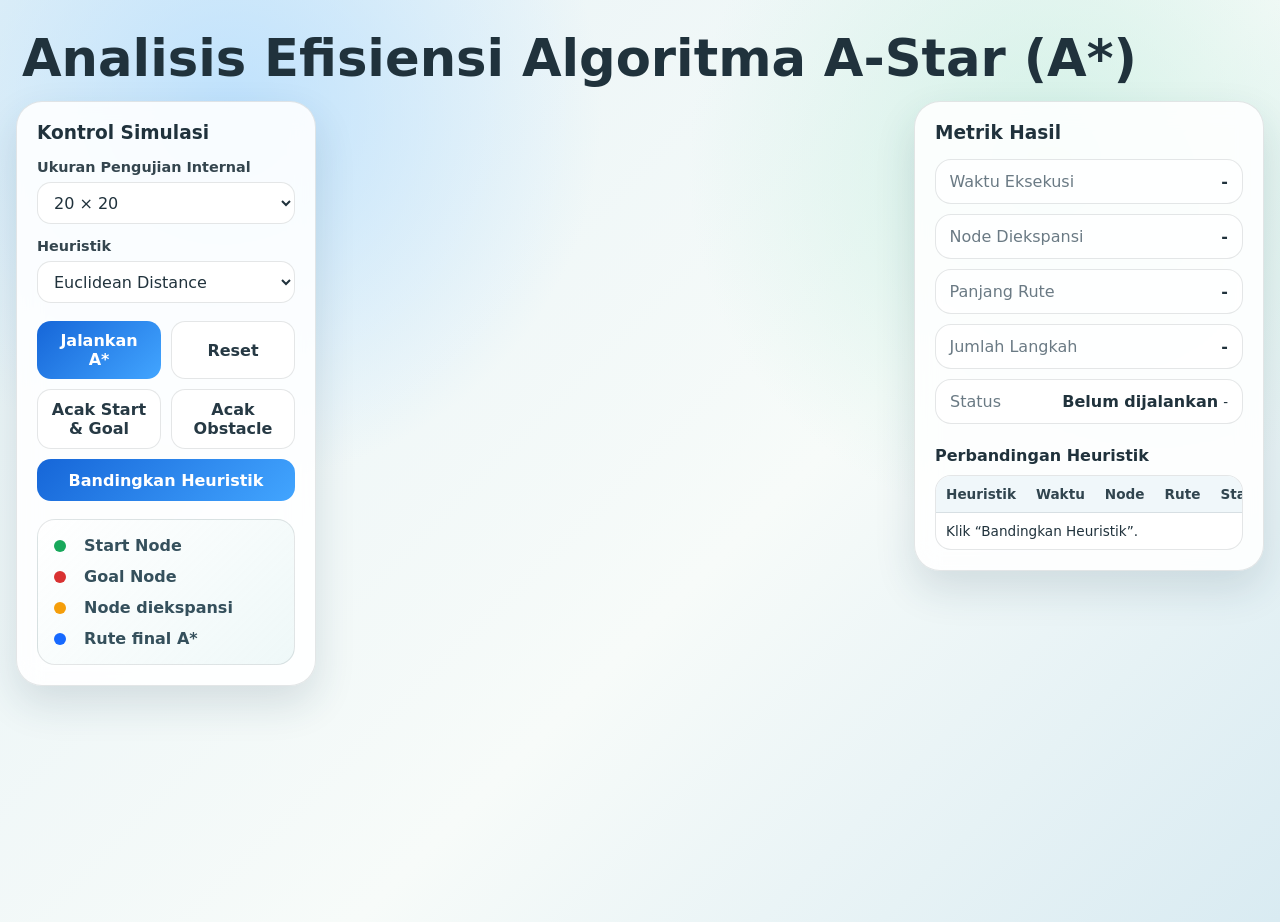
==== simulasi.html @ 86b2e568 "chore: inisialisasi struktur file dan UI dasar proyek" ====
<!DOCTYPE html>
<html lang="id">
<head>
  <meta charset="UTF-8" />
  <meta name="viewport" content="width=device-width, initial-scale=1.0" />
  <title>Simulasi A* Governors Island</title>
  <link rel="stylesheet" href="style.css" />
</head>
<body>
  <header class="hero hero-simple">
    <div>
      <h1>Analisis Efisiensi Algoritma A-Star (A*)</h1>
    </div>
  </header>

  <main class="layout">
    <section class="panel controls">
      <h2>Kontrol Simulasi</h2>

      <label for="gridSize">Ukuran Pengujian Internal</label>
      <select id="gridSize">
        <option value="10">10 × 10</option>
        <option value="20" selected>20 × 20</option>
        <option value="30">30 × 30</option>
      </select>

      <label for="heuristic">Heuristik</label>
      <select id="heuristic">
        <option value="manhattan">Manhattan Distance</option>
        <option value="chebyshev">Chebyshev Distance</option>
        <option value="euclidean" selected>Euclidean Distance</option>
      </select>

      <div class="button-grid">
        <button id="runBtn" class="primary">Jalankan A*</button>
        <button id="resetBtn">Reset</button>
        <button id="randomNodeBtn">Acak Start & Goal</button>
        <button id="randomObstacleBtn">Acak Obstacle</button>
        <button id="compareBtn" class="wide">Bandingkan Heuristik</button>
      </div>

      <div class="legend-box">
        <div class="legend-item">
          <span class="dot start"></span>
          <span>Start Node</span>
        </div>
        <div class="legend-item">
          <span class="dot goal"></span>
          <span>Goal Node</span>
        </div>
        <div class="legend-item">
          <span class="dot visited"></span>
          <span>Node diekspansi</span>
        </div>
        <div class="legend-item">
          <span class="dot route"></span>
          <span>Rute final A*</span>
        </div>
      </div>
    </section>

    <section class="map-shell clean-map">
      <canvas id="mapCanvas" aria-label="Peta simulasi A-Star"></canvas>
    </section>

    <section class="panel metrics">
      <h2>Metrik Hasil</h2>

      <div class="metric-list">
        <div class="metric">
          <span>Waktu Eksekusi</span>
          <strong id="timeMetric">-</strong>
        </div>

        <div class="metric">
          <span>Node Diekspansi</span>
          <strong id="expandedMetric">-</strong>
        </div>

        <div class="metric">
          <span>Panjang Rute</span>
          <strong id="distanceMetric">-</strong>
        </div>

        <div class="metric">
          <span>Jumlah Langkah</span>
          <strong id="stepsMetric">-</strong>
        </div>

        <div class="metric metric-status">
          <span>Status</span>
          <div class="status-wrap">
            <strong id="statusMetric">Belum dijalankan</strong>
            <small id="reasonMetric" class="reason-text">-</small>
          </div>
        </div>
      </div>

      <h3>Perbandingan Heuristik</h3>
      <div class="table-wrap">
        <table>
          <thead>
            <tr>
              <th>Heuristik</th>
              <th>Waktu</th>
              <th>Node</th>
              <th>Rute</th>
              <th>Status</th>
            </tr>
          </thead>
          <tbody id="compareBody">
            <tr><td colspan="5">Klik “Bandingkan Heuristik”.</td></tr>
          </tbody>
        </table>
      </div>
    </section>
  </main>

  <script src="graph.js"></script>
  <script src="astar.js"></script>
  <script src="map.js"></script>
  <script src="app.js"></script>
</body>
</html>
---- style.css ----
:root {
  --bg: #eef6f8;
  --panel: rgba(255, 255, 255, 0.88);
  --panel-solid: #ffffff;
  --text: #20323c;
  --muted: #6a7a84;
  --primary: #1666d8;
  --primary-dark: #0b4dad;
  --border: rgba(32, 50, 60, 0.12);
  --shadow: 0 18px 40px rgba(28, 64, 84, 0.14);
}

* {
  box-sizing: border-box;
}

body {
  margin: 0;
  min-height: 100vh;
  font-family: Inter, system-ui, -apple-system, BlinkMacSystemFont, "Segoe UI", sans-serif;
  background:
    radial-gradient(circle at 18% 12%, rgba(176, 219, 255, 0.75), transparent 28%),
    radial-gradient(circle at 82% 18%, rgba(196, 237, 223, 0.72), transparent 28%),
    linear-gradient(135deg, #e6f2f6 0%, #f7fbf9 58%, #d9ebf2 100%);
  color: var(--text);
}

.hero {
  width: min(1440px, calc(100% - 32px));
  margin: 22px auto 16px;
  padding: 10px 6px 0;
  display: flex;
  justify-content: flex-start;
  gap: 20px;
  align-items: center;
  border: 0;
  border-radius: 0;
  background: transparent;
  backdrop-filter: none;
  box-shadow: none;
}

.hero-simple h1 {
  margin: 0;
  font-size: clamp(2rem, 4vw, 3.2rem);
  line-height: 1.04;
}

.eyebrow {
  margin: 0 0 8px;
  color: var(--primary-dark);
  font-weight: 800;
  letter-spacing: 0.08em;
  text-transform: uppercase;
  font-size: 0.78rem;
}

h1, h2, h3, p {
  margin-top: 0;
}

h1 {
  margin-bottom: 10px;
  font-size: clamp(1.8rem, 3.4vw, 3.2rem);
  line-height: 1.05;
  max-width: none;
  white-space: nowrap;
}

.legend-box {
  margin-top: 18px;
  padding: 16px;
  border-radius: 18px;
  background: linear-gradient(135deg, rgba(255,255,255,0.78), rgba(238,248,248,0.96));
  border: 1px solid var(--border);
  display: grid;
  gap: 12px;
}

.legend-item {
  display: flex;
  align-items: center;
  gap: 10px;
  font-weight: 700;
  color: #35505c;
}

.dot {
  width: 12px;
  height: 12px;
  display: inline-block;
  border-radius: 50%;
  margin-right: 8px;
  vertical-align: -1px;
}

.dot.start { background: #18a85b; }
.dot.goal { background: #d93232; }
.dot.visited { background: #f59e0b; }
.dot.route { background: #1769ff; }

.layout {
  width: min(1440px, calc(100% - 32px));
  margin: 0 auto;
  display: grid;
  grid-template-columns: 300px minmax(460px, 1fr) 350px;
  gap: 16px;
  align-items: start;
}

.panel,
.map-shell {
  border: 1px solid var(--border);
  background: var(--panel);
  border-radius: 26px;
  box-shadow: var(--shadow);
  backdrop-filter: blur(12px);
}

.panel {
  padding: 20px;
}

.controls,
.metrics {
  position: sticky;
  top: 16px;
}

h2 {
  margin-bottom: 16px;
  font-size: 1.16rem;
}

h3 {
  margin: 22px 0 10px;
  font-size: 1rem;
}

label {
  display: block;
  margin: 14px 0 7px;
  color: #34454e;
  font-size: 0.9rem;
  font-weight: 700;
}

select,
button {
  width: 100%;
  min-height: 42px;
  border-radius: 14px;
  border: 1px solid var(--border);
  font: inherit;
}

select {
  padding: 0 12px;
  background: #fff;
  color: var(--text);
}

.button-grid {
  display: grid;
  grid-template-columns: 1fr 1fr;
  gap: 10px;
  margin-top: 18px;
}

button {
  cursor: pointer;
  padding: 10px 12px;
  background: #fff;
  color: #263944;
  font-weight: 800;
  transition: transform 0.18s ease, box-shadow 0.18s ease, background 0.18s ease;
}

button:hover {
  transform: translateY(-1px);
  box-shadow: 0 10px 24px rgba(28, 64, 84, 0.13);
}

button.primary,
button.wide {
  background: linear-gradient(135deg, var(--primary), #42a5ff);
  border: 0;
  color: #fff;
}

button.wide {
  grid-column: 1 / -1;
}

.map-shell {
  border: 0;
  background: transparent;
  border-radius: 0;
  box-shadow: none;
  backdrop-filter: none;
  padding: 0;
  min-height: 720px;
}

#mapCanvas {
  width: 100%;
  height: 700px;
  display: block;
  border-radius: 24px;
  background: transparent;
  box-shadow: none;
}

.metric-list {
  display: grid;
  gap: 10px;
}

.metric {
  padding: 12px 14px;
  display: flex;
  justify-content: space-between;
  gap: 12px;
  border: 1px solid var(--border);
  border-radius: 16px;
  background: rgba(255,255,255,0.75);
}

.metric span {
  color: var(--muted);
}

.metric strong {
  text-align: right;
}

.table-wrap {
  overflow-x: auto;
  border-radius: 16px;
  border: 1px solid var(--border);
  background: rgba(255,255,255,0.72);
}

table {
  width: 100%;
  border-collapse: collapse;
  font-size: 0.85rem;
}

th, td {
  padding: 10px;
  text-align: left;
  border-bottom: 1px solid var(--border);
  white-space: nowrap;
}

th {
  color: #31454f;
  background: rgba(239, 247, 250, 0.9);
}

tr:last-child td {
  border-bottom: 0;
}

.info p {
  margin-bottom: 0;
  color: var(--muted);
  line-height: 1.7;
}

@media (max-width: 1180px) {
  .layout {
    grid-template-columns: 1fr;
  }

  .controls,
  .metrics {
    position: static;
  }

  .map-shell {
    min-height: 620px;
  }

  #mapCanvas {
    height: 600px;
  }
}

@media (max-width: 760px) {
  .hero {
    flex-direction: column;
    padding: 18px;
  }

  .layout,
  .hero,
  .info {
    width: min(100% - 20px, 1440px);
  }

  .button-grid {
    grid-template-columns: 1fr;
  }

  button.wide {
    grid-column: auto;
  }

  #mapCanvas {
    height: 520px;
  }
}

/* =====================================================
   INTRO PAGE CLEAN - WELCOME TO GROUP ONE PROJECT
   Tidak memakai kotak/card. Peta memakai outline yang sama
   dengan halaman eksekusi.
===================================================== */

.intro-clean-body {
  min-height: 100vh;
  overflow: hidden;
  color: #12313d;
  background:
    radial-gradient(circle at 14% 18%, rgba(171, 224, 255, 0.54), transparent 25%),
    radial-gradient(circle at 82% 18%, rgba(168, 238, 196, 0.48), transparent 28%),
    radial-gradient(circle at 70% 88%, rgba(118, 176, 255, 0.28), transparent 26%),
    linear-gradient(135deg, #fbfeff 0%, #eef9f2 48%, #e5f5ff 100%);
}

.intro-clean-stage {
  position: relative;
  width: 100vw;
  height: 100vh;
  overflow: hidden;
}

.skip-intro-clean {
  position: fixed;
  top: 34px;
  right: 42px;
  z-index: 20;
  display: inline-flex;
  align-items: center;
  justify-content: center;
  min-width: 142px;
  min-height: 52px;
  padding: 0 22px;
  border-radius: 999px;
  text-decoration: none;
  color: #1f6fd8;
  font-weight: 900;
  background: rgba(255, 255, 255, 0.86);
  border: 1px solid rgba(120, 182, 222, 0.16);
  box-shadow: 0 14px 30px rgba(72, 126, 163, 0.13);
  backdrop-filter: blur(14px);
  transition: transform 0.18s ease, box-shadow 0.18s ease;
}

.skip-intro-clean:hover {
  transform: translateY(-2px);
  box-shadow: 0 18px 36px rgba(72, 126, 163, 0.19);
}

.intro-soft-glow {
  position: absolute;
  z-index: 1;
  border-radius: 999px;
  pointer-events: none;
  filter: blur(22px);
  opacity: 0.46;
}

.glow-one {
  width: 300px;
  height: 300px;
  left: 7vw;
  top: 16vh;
  background: rgba(132, 214, 255, 0.46);
}

.glow-two {
  width: 370px;
  height: 370px;
  right: 4vw;
  top: 8vh;
  background: rgba(140, 231, 182, 0.42);
}

.glow-three {
  width: 330px;
  height: 330px;
  right: 18vw;
  bottom: -90px;
  background: rgba(111, 163, 255, 0.28);
}

.intro-island-svg {
  position: absolute;
  z-index: 2;
  left: 50%;
  top: 50%;
  width: min(1120px, 112vw);
  height: min(820px, 92vh);
  transform: translate(-50%, -50%) scale(1.08);
  overflow: visible;
  opacity: 0.97;
}

.intro-clean-body.intro-finished .intro-island-svg {
  opacity: 0.72;
  filter: saturate(0.95) blur(0.15px);
}

.intro-water-line {
  fill: none;
  stroke: rgba(255, 255, 255, 0.58);
  stroke-width: 2.4;
  stroke-linecap: round;
  opacity: 0.56;
}

.water-line-two { opacity: 0.35; }
.water-line-three { opacity: 0.28; }

.intro-island-land {
  fill: url(#introLandGradient);
  stroke: rgba(255, 255, 255, 0.92);
  stroke-width: 7;
  filter: url(#introIslandShadow);
}

.intro-island-outline {
  fill: none;
  stroke: rgba(92, 165, 201, 0.34);
  stroke-width: 2.4;
  stroke-linejoin: round;
  stroke-linecap: round;
}

.intro-building-group rect {
  fill: #eee2cf;
  stroke: rgba(214, 200, 174, 0.45);
  stroke-width: 1;
}

.intro-trees circle {
  fill: #6daf76;
}

.intro-roads path,
.intro-main-roads path {
  fill: none;
  stroke-linecap: round;
  stroke-linejoin: round;
}

.intro-roads path {
  stroke: rgba(255, 255, 255, 0.92);
  stroke-width: 4.4;
  filter: url(#introSoftBlur);
}

.intro-main-roads path {
  stroke: rgba(248, 224, 157, 0.52);
  stroke-width: 8;
}

.intro-main-roads path + path {
  stroke-width: 7;
}

.intro-loading-route {
  fill: none;
  stroke: url(#introRouteGradient);
  stroke-width: 6.6;
  stroke-linecap: round;
  stroke-linejoin: round;
  filter: drop-shadow(0 0 9px rgba(38, 122, 255, 0.32));
}

.intro-static-node {
  filter: drop-shadow(0 0 8px rgba(38, 122, 255, 0.35));
  animation: introNodePulse 1.9s ease-in-out infinite;
}

.node-start {
  fill: #43c982;
}

.node-goal {
  fill: #2d8bff;
  animation-delay: 0.35s;
}

.node-mid-one,
.node-mid-two {
  fill: #75b9ff;
  opacity: 0.78;
}

.node-mid-one { animation-delay: 0.65s; }
.node-mid-two { animation-delay: 0.95s; }

.intro-moving-halo {
  fill: rgba(45, 139, 255, 0.18);
  animation: introHaloPulse 1.25s ease-in-out infinite;
}

.intro-moving-node {
  fill: #2d8bff;
  stroke: rgba(255, 255, 255, 0.95);
  stroke-width: 3;
  filter: drop-shadow(0 0 12px rgba(45, 139, 255, 0.56));
}

.intro-reveal-clean {
  position: relative;
  z-index: 8;
  width: min(980px, calc(100% - 40px));
  min-height: 100vh;
  margin: 0 auto;
  display: flex;
  flex-direction: column;
  align-items: center;
  justify-content: center;
  text-align: center;
  pointer-events: none;
  opacity: 0;
  transform: translateY(24px) scale(0.985);
  transition: opacity 0.72s ease, transform 0.72s ease;
}

.intro-reveal-clean::before {
  content: "";
  position: absolute;
  width: min(900px, 92vw);
  height: min(420px, 54vh);
  border-radius: 999px;
  background: radial-gradient(circle, rgba(255,255,255,0.86) 0%, rgba(255,255,255,0.60) 42%, rgba(255,255,255,0.0) 72%);
  filter: blur(5px);
  z-index: -1;
}

.intro-reveal-clean.show {
  opacity: 1;
  transform: translateY(0) scale(1);
  pointer-events: auto;
}

.intro-reveal-clean h1 {
  margin: 0 0 34px;
  max-width: 980px;
  font-family: Georgia, "Times New Roman", serif;
  font-size: clamp(3.7rem, 9vw, 8.6rem);
  line-height: 0.92;
  letter-spacing: -0.075em;
  font-weight: 800;
  color: #0a455c;
  text-shadow: 0 12px 34px rgba(56, 118, 143, 0.14);
}

.intro-reveal-clean h1 span {
  display: block;
  margin-bottom: 8px;
  font-size: clamp(2rem, 4vw, 4rem);
  line-height: 1;
  letter-spacing: -0.045em;
  font-style: italic;
  font-weight: 600;
  color: #4dbb80;
}

.go-simulation-btn {
  display: inline-flex;
  align-items: center;
  justify-content: center;
  gap: 14px;
  min-width: 340px;
  min-height: 72px;
  padding: 0 42px;
  border-radius: 999px;
  text-decoration: none;
  color: #ffffff;
  font-size: 1.18rem;
  font-weight: 950;
  letter-spacing: 0.02em;
  background: linear-gradient(135deg, #50c783 0%, #267aff 100%);
  box-shadow: 0 20px 44px rgba(38, 122, 255, 0.23), inset 0 1px 0 rgba(255,255,255,0.35);
  transition: transform 0.18s ease, box-shadow 0.18s ease, filter 0.18s ease;
}

.go-simulation-btn::after {
  content: "→";
  font-size: 1.7rem;
  line-height: 1;
  transform: translateY(-1px);
}

.go-simulation-btn:hover {
  transform: translateY(-3px) scale(1.02);
  box-shadow: 0 26px 54px rgba(38, 122, 255, 0.30), inset 0 1px 0 rgba(255,255,255,0.45);
  filter: saturate(1.05);
}

@keyframes introHaloPulse {
  0%, 100% {
    transform: scale(0.88);
    opacity: 0.62;
  }
  50% {
    transform: scale(1.26);
    opacity: 0.20;
  }
}

@keyframes introNodePulse {
  0%, 100% {
    transform: scale(1);
    opacity: 0.82;
  }
  50% {
    transform: scale(1.22);
    opacity: 0.50;
  }
}

@media (max-width: 900px) {
  .skip-intro-clean {
    top: 22px;
    right: 20px;
    min-width: 126px;
    min-height: 46px;
  }

  .intro-island-svg {
    width: 125vw;
    height: 84vh;
    transform: translate(-50%, -50%) scale(1.03);
  }

  .intro-reveal-clean h1 {
    font-size: clamp(3rem, 13vw, 5.8rem);
  }

  .intro-reveal-clean h1 span {
    font-size: clamp(1.7rem, 7vw, 3.1rem);
  }

  .go-simulation-btn {
    min-width: 280px;
    min-height: 64px;
    font-size: 1.04rem;
  }
}

@media (max-width: 560px) {
  .skip-intro-clean {
    right: 14px;
    top: 14px;
  }

  .intro-island-svg {
    width: 150vw;
    height: 82vh;
    opacity: 0.92;
  }

  .intro-reveal-clean {
    width: min(100% - 28px, 980px);
  }

  .intro-reveal-clean h1 {
    margin-bottom: 26px;
    letter-spacing: -0.055em;
  }

  .go-simulation-btn {
    width: min(100%, 340px);
    min-width: 0;
  }

  .metric-status {
  align-items: flex-start;
}

.status-wrap {
  display: flex;
  flex-direction: column;
  align-items: flex-end;
  gap: 4px;
  text-align: right;
}

.reason-text {
  display: block;
  color: #7a8b95;
  font-size: 0.8rem;
  line-height: 1.35;
  max-width: 220px;
}
}
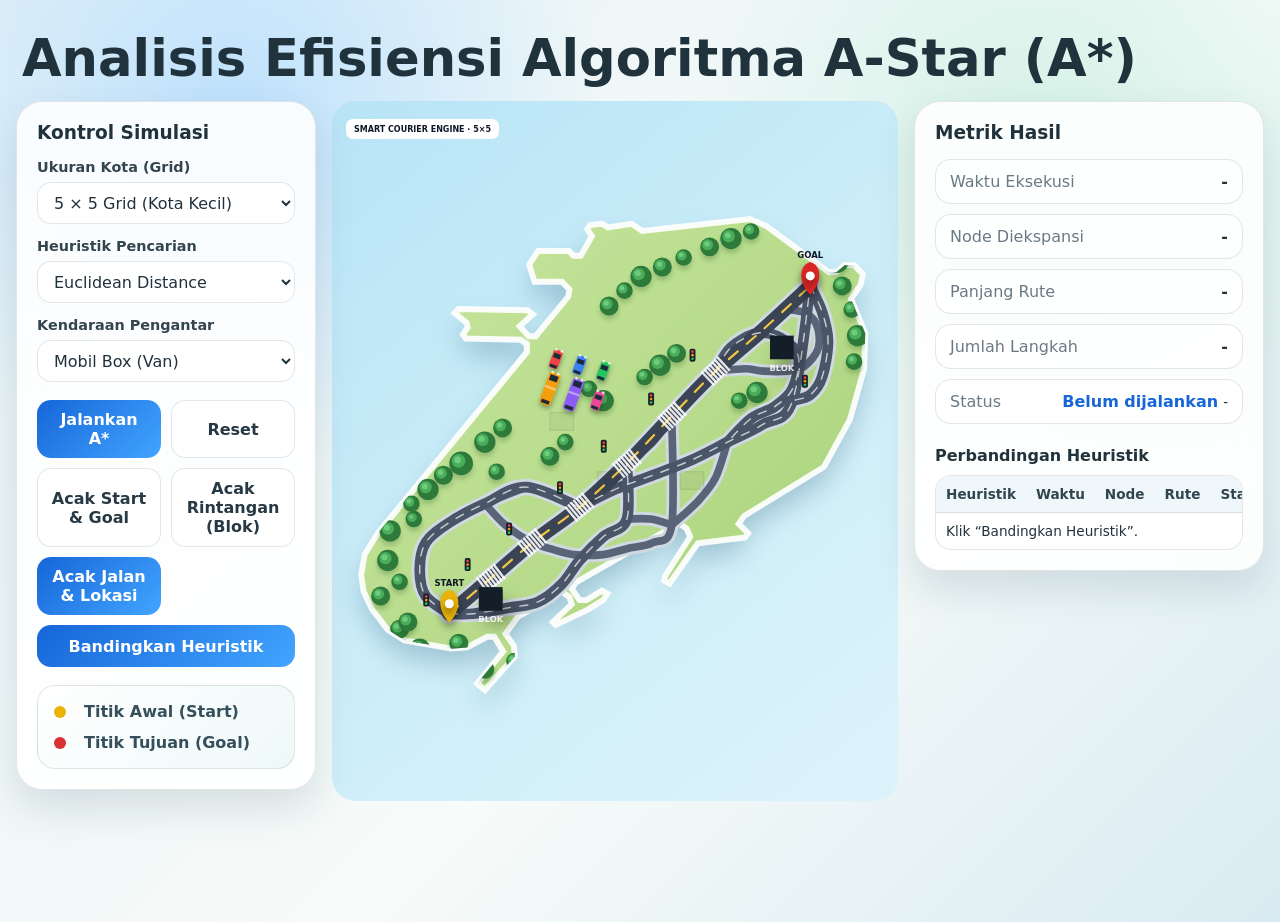
==== commit 9ddc956f: "Merapikan kode agar bisa berjalan lancar dan mengatur logika utama astar.js" ====
--- a/simulasi.html
+++ b/simulasi.html
@@ -3,8 +3,19 @@
 <head>
   <meta charset="UTF-8" />
   <meta name="viewport" content="width=device-width, initial-scale=1.0" />
-  <title>Simulasi A* Governors Island</title>
+  <title>Simulasi Peta Kota A*</title>
   <link rel="stylesheet" href="style.css" />
+  <style>
+    .map-shell {
+      overflow: hidden; 
+    }
+    #mapCanvas {
+      cursor: grab; 
+    }
+    #mapCanvas:active {
+      cursor: grabbing;
+    }
+  </style>
 </head>
 <body>
   <header class="hero hero-simple">
@@ -17,44 +28,46 @@
     <section class="panel controls">
       <h2>Kontrol Simulasi</h2>
 
-      <label for="gridSize">Ukuran Pengujian Internal</label>
+      <label for="gridSize">Ukuran Kota (Grid)</label>
       <select id="gridSize">
-        <option value="10">10 × 10</option>
-        <option value="20" selected>20 × 20</option>
-        <option value="30">30 × 30</option>
+        <option value="5" selected>5 × 5 Grid (Kota Kecil)</option>
+        <option value="8">8 × 8 Grid (Kota Sedang)</option>
+        <option value="12">12 × 12 Grid (Kota Besar)</option>
       </select>
 
-      <label for="heuristic">Heuristik</label>
+      <label for="heuristic">Heuristik Pencarian</label>
       <select id="heuristic">
         <option value="manhattan">Manhattan Distance</option>
         <option value="chebyshev">Chebyshev Distance</option>
         <option value="euclidean" selected>Euclidean Distance</option>
       </select>
 
+      <label for="courierType">Kendaraan Pengantar</label>
+      <select id="courierType">
+        <option value="van" selected>Mobil Box (Van)</option>
+        <option value="car">Mobil Sedan</option>
+        <option value="motorcycle">Motor</option>
+        <option value="bicycle">Sepeda</option>
+        <option value="person">Orang Berjalan</option>
+      </select>
+
       <div class="button-grid">
         <button id="runBtn" class="primary">Jalankan A*</button>
         <button id="resetBtn">Reset</button>
         <button id="randomNodeBtn">Acak Start & Goal</button>
-        <button id="randomObstacleBtn">Acak Obstacle</button>
+        <button id="randomObstacleBtn">Acak Rintangan (Blok)</button>
+        <button id="randomAllBtn" class="primary">Acak Jalan & Lokasi</button>
         <button id="compareBtn" class="wide">Bandingkan Heuristik</button>
       </div>
 
       <div class="legend-box">
         <div class="legend-item">
           <span class="dot start"></span>
-          <span>Start Node</span>
+          <span>Titik Awal (Start)</span>
         </div>
         <div class="legend-item">
           <span class="dot goal"></span>
-          <span>Goal Node</span>
-        </div>
-        <div class="legend-item">
-          <span class="dot visited"></span>
-          <span>Node diekspansi</span>
-        </div>
-        <div class="legend-item">
-          <span class="dot route"></span>
-          <span>Rute final A*</span>
+          <span>Titik Tujuan (Goal)</span>
         </div>
       </div>
     </section>
@@ -65,32 +78,27 @@
 
     <section class="panel metrics">
       <h2>Metrik Hasil</h2>
-
       <div class="metric-list">
         <div class="metric">
           <span>Waktu Eksekusi</span>
           <strong id="timeMetric">-</strong>
         </div>
-
         <div class="metric">
           <span>Node Diekspansi</span>
           <strong id="expandedMetric">-</strong>
         </div>
-
         <div class="metric">
           <span>Panjang Rute</span>
           <strong id="distanceMetric">-</strong>
         </div>
-
         <div class="metric">
           <span>Jumlah Langkah</span>
           <strong id="stepsMetric">-</strong>
         </div>
-
         <div class="metric metric-status">
           <span>Status</span>
           <div class="status-wrap">
-            <strong id="statusMetric">Belum dijalankan</strong>
+            <strong id="statusMetric" style="color: #1666d8;">Belum dijalankan</strong>
             <small id="reasonMetric" class="reason-text">-</small>
           </div>
         </div>
--- a/style.css
+++ b/style.css
@@ -94,7 +94,7 @@
   vertical-align: -1px;
 }
 
-.dot.start { background: #18a85b; }
+.dot.start { background: #eab308; }
 .dot.goal { background: #d93232; }
 .dot.visited { background: #f59e0b; }
 .dot.route { background: #1769ff; }
@@ -701,4 +701,4 @@
   line-height: 1.35;
   max-width: 220px;
 }
-}+}
